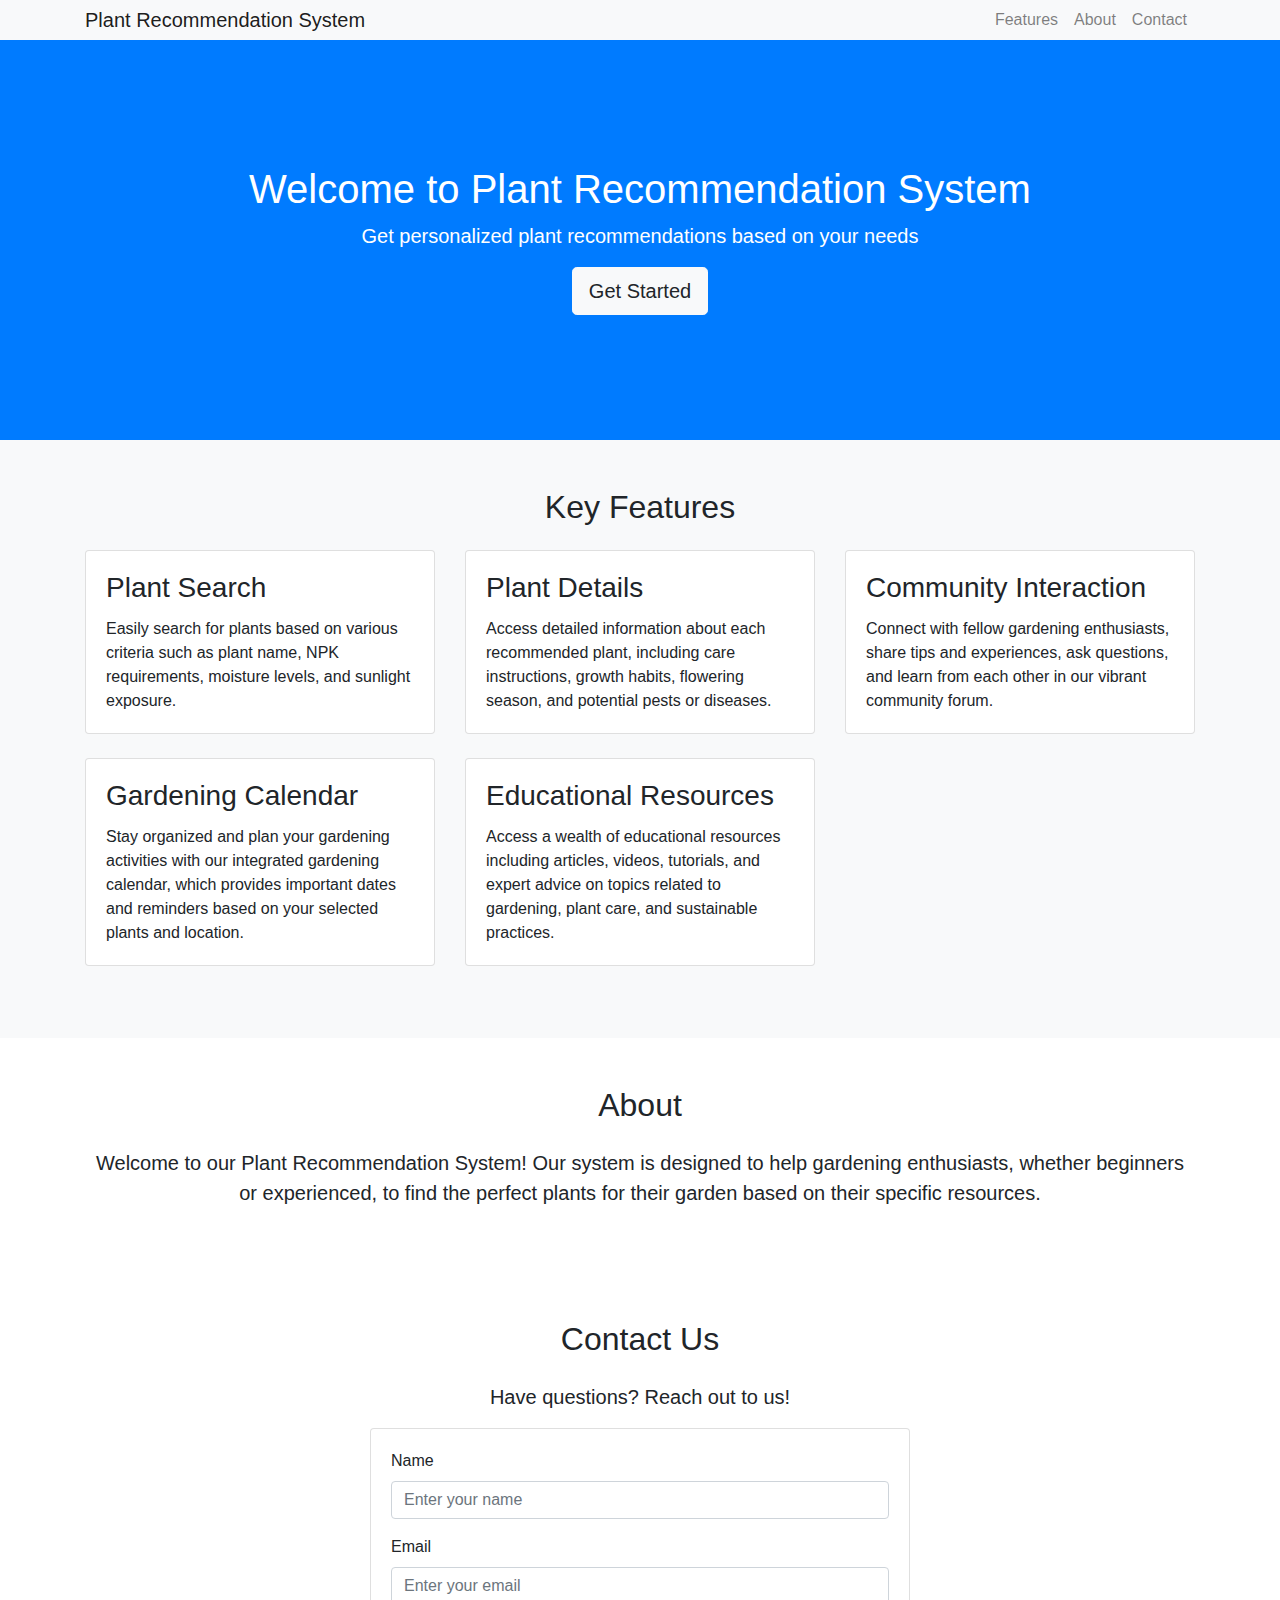
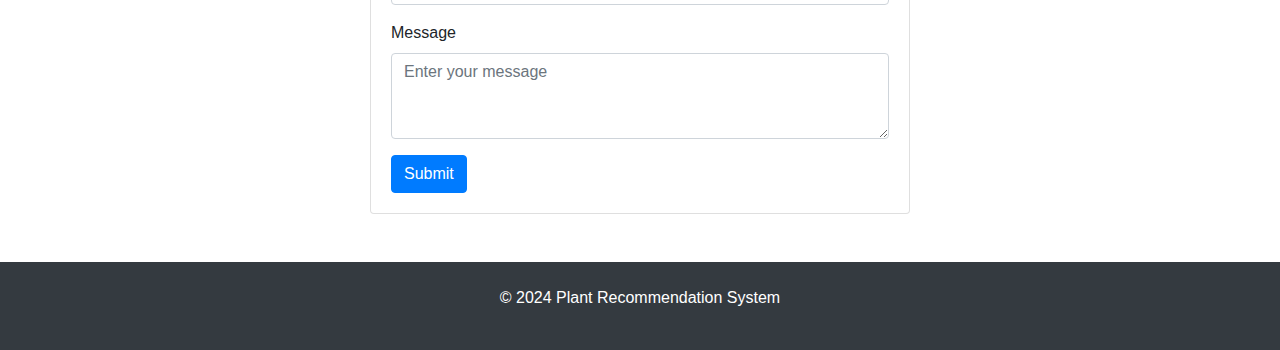
==== index.html @ f3839fdb "First commit" ====
<!DOCTYPE html>
<html lang="en">
<head>
    <meta charset="UTF-8">
    <meta name="viewport" content="width=device-width, initial-scale=1.0">
    <title>Plant Recommendation System</title>
    <link rel="stylesheet" href="https://maxcdn.bootstrapcdn.com/bootstrap/4.5.2/css/bootstrap.min.css">
    <link rel="stylesheet" href="styles/stylesheet.css">
    <style>
        /* Adjust navbar padding for better spacing */
        .navbar {
            padding: 0;
        }
        .extended-header {
            height: 400px; /* Adjust the height as needed */
            display: flex;
            justify-content: center;
            align-items: center;
        }
        /* Apply background image to the first div */
        .first-div {
            background-image: url('../images/image1.jpg');
            background-size: cover;
            background-position: center;
            color: white; /* Text color for better visibility */
        }
    </style>
</head>
<body>

    <div class="first-div">
        <!-- NAVIGATION BAR -->
        <nav class="navbar navbar-expand-lg navbar-light bg-light">
            <div class="container">
                <a class="navbar-brand" href="#">Plant Recommendation System</a>
                <button class="navbar-toggler" type="button" data-toggle="collapse" data-target="#navbarNav" aria-controls="navbarNav" aria-expanded="false" aria-label="Toggle navigation">
                    <span class="navbar-toggler-icon"></span>
                </button>
                <div class="collapse navbar-collapse" id="navbarNav">
                    <ul class="navbar-nav ml-auto">
                        <li class="nav-item">
                            <a class="nav-link" href="#features">Features</a>
                        </li>
                        <li class="nav-item">
                            <a class="nav-link" href="#about">About</a>
                        </li>
                        <li class="nav-item">
                            <a class="nav-link" href="#contact">Contact</a>
                        </li>
                    </ul>
                </div>
            </div>
        </nav>

        <!-- WELCOMING DIV -->
        <header class="bg-primary text-white py-5 extended-header">
            <div class="container text-center">
                <h1>Welcome to Plant Recommendation System</h1>
                <p class="lead">Get personalized plant recommendations based on your needs</p>
                <!-- Change the href attribute to point to the URL of the new page -->
                <a href="recommend.html" class="btn btn-light btn-lg">Get Started</a>
            </div>
        </header>
    </div>

    
    <section id="features" class="bg-light py-5">
        <div class="container">
            <h2 class="text-center mb-4">Key Features</h2>
            <div class="row">
                <div class="col-md-4 mb-4">
                    <div class="card">
                        <div class="card-body">
                            <h3 class="card-title">Plant Search</h3>
                            <p class="card-text">Easily search for plants based on various criteria such as plant name, NPK requirements, moisture levels, and sunlight exposure.</p>
                        </div>
                    </div>
                </div>
                <div class="col-md-4 mb-4">
                    <div class="card">
                        <div class="card-body">
                            <h3 class="card-title">Plant Details</h3>
                            <p class="card-text">Access detailed information about each recommended plant, including care instructions, growth habits, flowering season, and potential pests or diseases.</p>
                        </div>
                    </div>
                </div>
             
                <div class="col-md-4 mb-4">
                    <div class="card">
                        <div class="card-body">
                            <h3 class="card-title">Community Interaction</h3>
                            <p class="card-text">Connect with fellow gardening enthusiasts, share tips and experiences, ask questions, and learn from each other in our vibrant community forum.</p>
                        </div>
                    </div>
                </div>
                <div class="col-md-4 mb-4">
                    <div class="card">
                        <div class="card-body">
                            <h3 class="card-title">Gardening Calendar</h3>
                            <p class="card-text">Stay organized and plan your gardening activities with our integrated gardening calendar, which provides important dates and reminders based on your selected plants and location.</p>
                        </div>
                    </div>
                </div>
                <div class="col-md-4 mb-4">
                    <div class="card">
                        <div class="card-body">
                            <h3 class="card-title">Educational Resources</h3>
                            <p class="card-text">Access a wealth of educational resources including articles, videos, tutorials, and expert advice on topics related to gardening, plant care, and sustainable practices.</p>
                        </div>
                    </div>
                </div>
            </div>
        </div>
    </section>

    <section id="about" class="py-5">
        <div class="container">
            <h2 class="text-center mb-4">About</h2>
            <p class="lead text-center">
                Welcome to our Plant Recommendation System! Our system is designed to help gardening enthusiasts, whether beginners or experienced, to find the perfect plants for their garden based on their specific resources.
            </p>
          
        </div>
    </section>
    

    <section id="contact" class="py-5">
        <div class="container">
            <h2 class="text-center mb-4">Contact Us</h2>
            <p class="lead text-center">Have questions? Reach out to us!</p>
            <div class="row">
                <div class="col-md-6 mx-auto">
                    <div class="card">
                        <div class="card-body">
                            <form>
                                <div class="form-group">
                                    <label for="name">Name</label>
                                    <input type="text" class="form-control" id="name" placeholder="Enter your name">
                                </div>
                                <div class="form-group">
                                    <label for="email">Email</label>
                                    <input type="email" class="form-control" id="email" placeholder="Enter your email">
                                </div>
                                <div class="form-group">
                                    <label for="message">Message</label>
                                    <textarea class="form-control" id="message" rows="3" placeholder="Enter your message"></textarea>
                                </div>
                                <button type="submit" class="btn btn-primary">Submit</button>
                            </form>
                        </div>
                    </div>
                </div>
            </div>
        </div>
    </section>

    <footer class="bg-dark text-white py-4">
        <div class="container text-center">
            <p>&copy; 2024 Plant Recommendation System</p>
        </div>
    </footer>

    <!-- Bootstrap JS -->
    <script src="https://ajax.googleapis.com/ajax/libs/jquery/3.5.1/jquery.min.js"></script>
    <script src="https://cdnjs.cloudflare.com/ajax/libs/popper.js/1.16.0/umd/popper.min.js"></script>
    <script src="https://maxcdn.bootstrapcdn.com/bootstrap/4.5.2/js/bootstrap.min.js"></script>
</body>
</html>
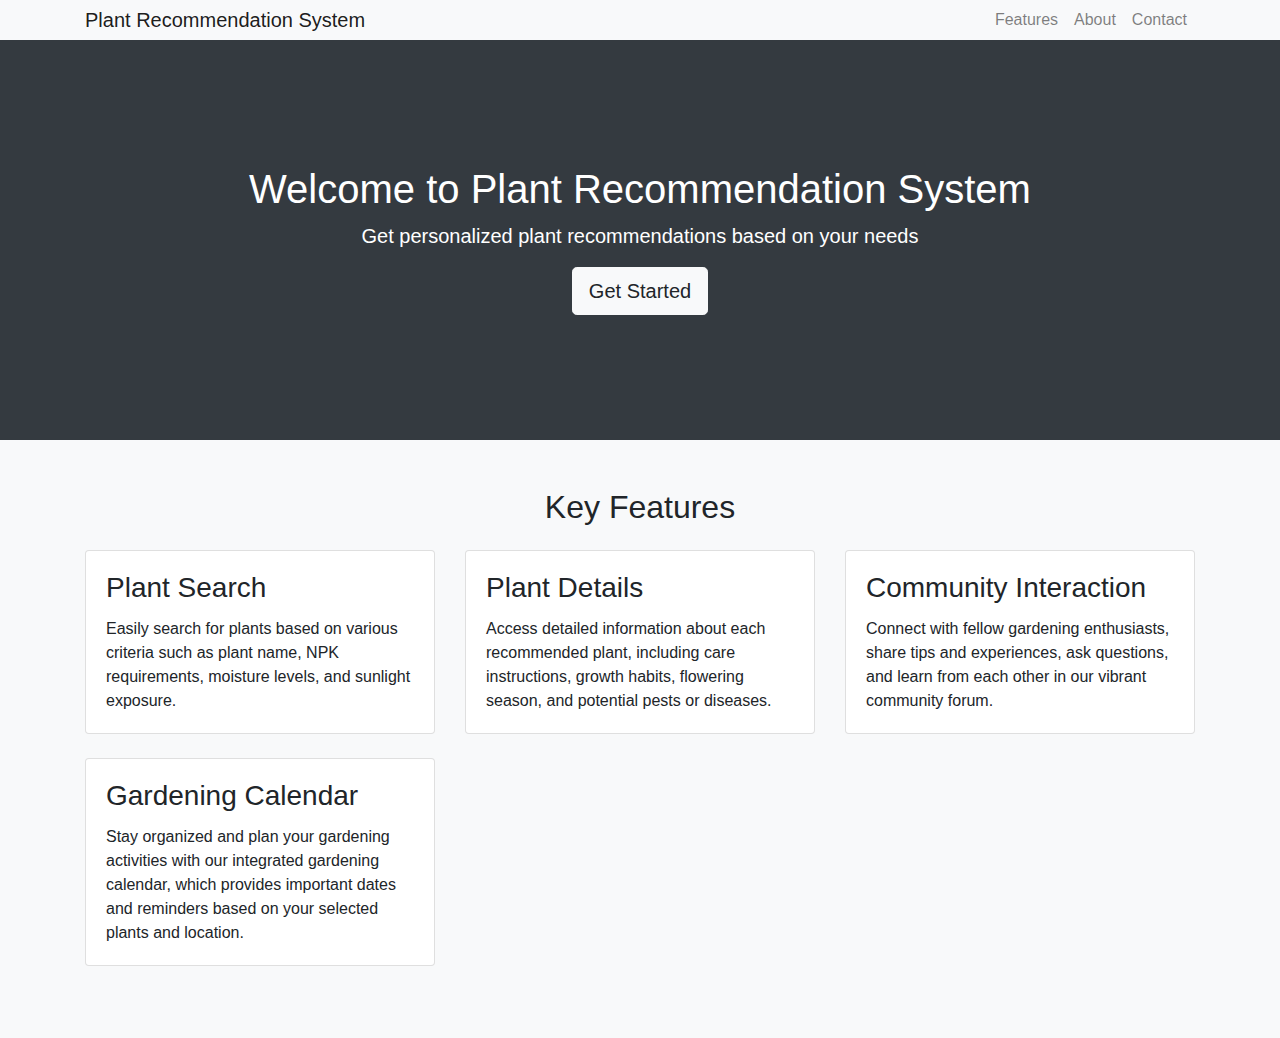
==== commit 8be9cab0: "Prisca fixed the JS and images now load dynamically" ====
--- a/index.html
+++ b/index.html
@@ -1,119 +1,146 @@
 <!DOCTYPE html>
 <html lang="en">
-<head>
-    <meta charset="UTF-8">
-    <meta name="viewport" content="width=device-width, initial-scale=1.0">
+  <head>
+    <meta charset="UTF-8" />
+    <meta name="viewport" content="width=device-width, initial-scale=1.0" />
     <title>Plant Recommendation System</title>
-    <link rel="stylesheet" href="https://maxcdn.bootstrapcdn.com/bootstrap/4.5.2/css/bootstrap.min.css">
-    <link rel="stylesheet" href="styles/stylesheet.css">
+    <link
+      rel="stylesheet"
+      href="https://maxcdn.bootstrapcdn.com/bootstrap/4.5.2/css/bootstrap.min.css"
+    />
+    <link rel="stylesheet" href="styles/stylesheet.css" />
     <style>
-        /* Adjust navbar padding for better spacing */
-        .navbar {
-            padding: 0;
+      /* Adjust navbar padding for better spacing */
+      .navbar {
+        padding: 0;
+      }
+      .extended-header {
+        height: 400px; /* Adjust the height as needed */
+        display: flex;
+        justify-content: center;
+        align-items: center;
+      }
+      /* Animation for cards */
+      @keyframes slideIn {
+        0% {
+          opacity: 0;
+          transform: translateY(50px);
         }
-        .extended-header {
-            height: 400px; /* Adjust the height as needed */
-            display: flex;
-            justify-content: center;
-            align-items: center;
+        100% {
+          opacity: 1;
+          transform: translateY(0);
         }
-        /* Apply background image to the first div */
-        .first-div {
-            background-image: url('../images/image1.jpg');
-            background-size: cover;
-            background-position: center;
-            color: white; /* Text color for better visibility */
-        }
+      }
+
+      .card {
+        animation: slideIn 0.7s ease forwards;
+      }
     </style>
-</head>
-<body>
+  </head>
+  <body>
+    <div class="first-div">
+      <!-- NAVIGATION BAR -->
+      <nav class="navbar navbar-expand-lg navbar-light bg-light">
+        <div class="container">
+          <a class="navbar-brand" href="#">Plant Recommendation System</a>
+          <button
+            class="navbar-toggler"
+            type="button"
+            data-toggle="collapse"
+            data-target="#navbarNav"
+            aria-controls="navbarNav"
+            aria-expanded="false"
+            aria-label="Toggle navigation"
+          >
+            <span class="navbar-toggler-icon"></span>
+          </button>
+          <div class="collapse navbar-collapse" id="navbarNav">
+            <ul class="navbar-nav ml-auto">
+              <li class="nav-item">
+                <a class="nav-link" href="#features">Features</a>
+              </li>
+              <li class="nav-item">
+                <a class="nav-link" href="#about">About</a>
+              </li>
+              <li class="nav-item">
+                <a class="nav-link" href="#contact">Contact</a>
+              </li>
+            </ul>
+          </div>
+        </div>
+      </nav>
 
-    <div class="first-div">
-        <!-- NAVIGATION BAR -->
-        <nav class="navbar navbar-expand-lg navbar-light bg-light">
-            <div class="container">
-                <a class="navbar-brand" href="#">Plant Recommendation System</a>
-                <button class="navbar-toggler" type="button" data-toggle="collapse" data-target="#navbarNav" aria-controls="navbarNav" aria-expanded="false" aria-label="Toggle navigation">
-                    <span class="navbar-toggler-icon"></span>
-                </button>
-                <div class="collapse navbar-collapse" id="navbarNav">
-                    <ul class="navbar-nav ml-auto">
-                        <li class="nav-item">
-                            <a class="nav-link" href="#features">Features</a>
-                        </li>
-                        <li class="nav-item">
-                            <a class="nav-link" href="#about">About</a>
-                        </li>
-                        <li class="nav-item">
-                            <a class="nav-link" href="#contact">Contact</a>
-                        </li>
-                    </ul>
-                </div>
-            </div>
-        </nav>
-
-        <!-- WELCOMING DIV -->
-        <header class="bg-primary text-white py-5 extended-header">
-            <div class="container text-center">
-                <h1>Welcome to Plant Recommendation System</h1>
-                <p class="lead">Get personalized plant recommendations based on your needs</p>
-                <!-- Change the href attribute to point to the URL of the new page -->
-                <a href="recommend.html" class="btn btn-light btn-lg">Get Started</a>
-            </div>
-        </header>
+      <!-- WELCOMING DIV -->
+      <header class="bg-dark text-white py-5 extended-header">
+        <div class="container text-center background">
+          <h1>Welcome to Plant Recommendation System</h1>
+          <p class="lead">
+            Get personalized plant recommendations based on your needs
+          </p>
+          <!-- Change the href attribute to point to the URL of the new page -->
+          <a href="recommend.html" class="btn btn-light btn-lg">Get Started</a>
+        </div>
+      </header>
     </div>
 
-    
     <section id="features" class="bg-light py-5">
-        <div class="container">
-            <h2 class="text-center mb-4">Key Features</h2>
-            <div class="row">
-                <div class="col-md-4 mb-4">
-                    <div class="card">
-                        <div class="card-body">
-                            <h3 class="card-title">Plant Search</h3>
-                            <p class="card-text">Easily search for plants based on various criteria such as plant name, NPK requirements, moisture levels, and sunlight exposure.</p>
-                        </div>
-                    </div>
-                </div>
-                <div class="col-md-4 mb-4">
-                    <div class="card">
-                        <div class="card-body">
-                            <h3 class="card-title">Plant Details</h3>
-                            <p class="card-text">Access detailed information about each recommended plant, including care instructions, growth habits, flowering season, and potential pests or diseases.</p>
-                        </div>
-                    </div>
-                </div>
-             
-                <div class="col-md-4 mb-4">
-                    <div class="card">
-                        <div class="card-body">
-                            <h3 class="card-title">Community Interaction</h3>
-                            <p class="card-text">Connect with fellow gardening enthusiasts, share tips and experiences, ask questions, and learn from each other in our vibrant community forum.</p>
-                        </div>
-                    </div>
-                </div>
-                <div class="col-md-4 mb-4">
-                    <div class="card">
-                        <div class="card-body">
-                            <h3 class="card-title">Gardening Calendar</h3>
-                            <p class="card-text">Stay organized and plan your gardening activities with our integrated gardening calendar, which provides important dates and reminders based on your selected plants and location.</p>
-                        </div>
-                    </div>
-                </div>
-                <div class="col-md-4 mb-4">
-                    <div class="card">
-                        <div class="card-body">
-                            <h3 class="card-title">Educational Resources</h3>
-                            <p class="card-text">Access a wealth of educational resources including articles, videos, tutorials, and expert advice on topics related to gardening, plant care, and sustainable practices.</p>
-                        </div>
-                    </div>
-                </div>
+      <div class="container">
+        <h2 class="text-center mb-4">Key Features</h2>
+        <div class="row">
+          <div class="col-md-4 mb-4">
+            <div class="card">
+              <div class="card-body">
+                <h3 class="card-title">Plant Search</h3>
+                <p class="card-text">
+                  Easily search for plants based on various criteria such as
+                  plant name, NPK requirements, moisture levels, and sunlight
+                  exposure.
+                </p>
+              </div>
             </div>
+          </div>
+          <div class="col-md-4 mb-4">
+            <div class="card">
+              <div class="card-body">
+                <h3 class="card-title">Plant Details</h3>
+                <p class="card-text">
+                  Access detailed information about each recommended plant,
+                  including care instructions, growth habits, flowering season,
+                  and potential pests or diseases.
+                </p>
+              </div>
+            </div>
+          </div>
+
+          <div class="col-md-4 mb-4">
+            <div class="card">
+              <div class="card-body">
+                <h3 class="card-title">Community Interaction</h3>
+                <p class="card-text">
+                  Connect with fellow gardening enthusiasts, share tips and
+                  experiences, ask questions, and learn from each other in our
+                  vibrant community forum.
+                </p>
+              </div>
+            </div>
+          </div>
+          <div class="col-md-4 mb-4">
+            <div class="card">
+              <div class="card-body">
+                <h3 class="card-title">Gardening Calendar</h3>
+                <p class="card-text">
+                  Stay organized and plan your gardening activities with our
+                  integrated gardening calendar, which provides important dates
+                  and reminders based on your selected plants and location.
+                </p>
+              </div>
+            </div>
+          </div>
         </div>
+      </div>
     </section>
 
-    <section id="about" class="py-5">
+    <!-- <section id="about" class="py-5">
         <div class="container">
             <h2 class="text-center mb-4">About</h2>
             <p class="lead text-center">
@@ -158,11 +185,11 @@
         <div class="container text-center">
             <p>&copy; 2024 Plant Recommendation System</p>
         </div>
-    </footer>
+    </footer> -->
 
     <!-- Bootstrap JS -->
     <script src="https://ajax.googleapis.com/ajax/libs/jquery/3.5.1/jquery.min.js"></script>
     <script src="https://cdnjs.cloudflare.com/ajax/libs/popper.js/1.16.0/umd/popper.min.js"></script>
     <script src="https://maxcdn.bootstrapcdn.com/bootstrap/4.5.2/js/bootstrap.min.js"></script>
-</body>
+  </body>
 </html>
